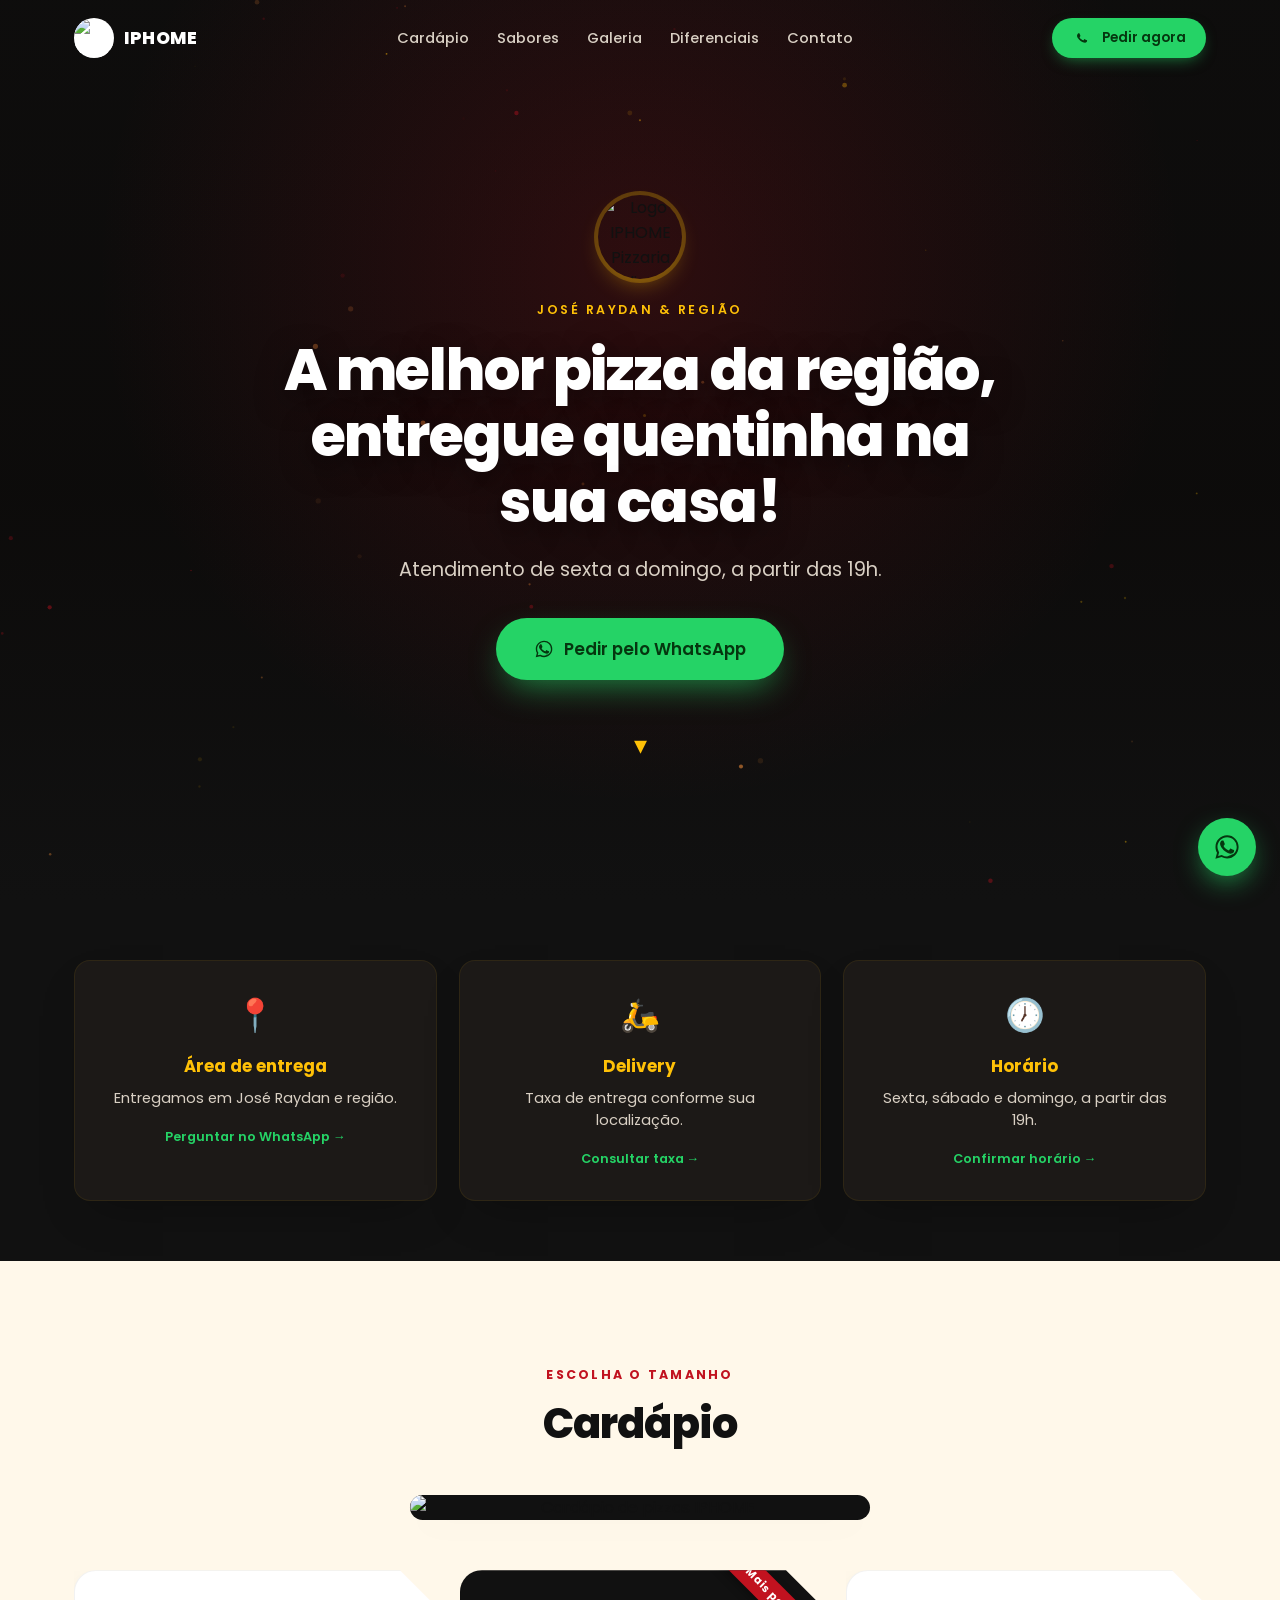
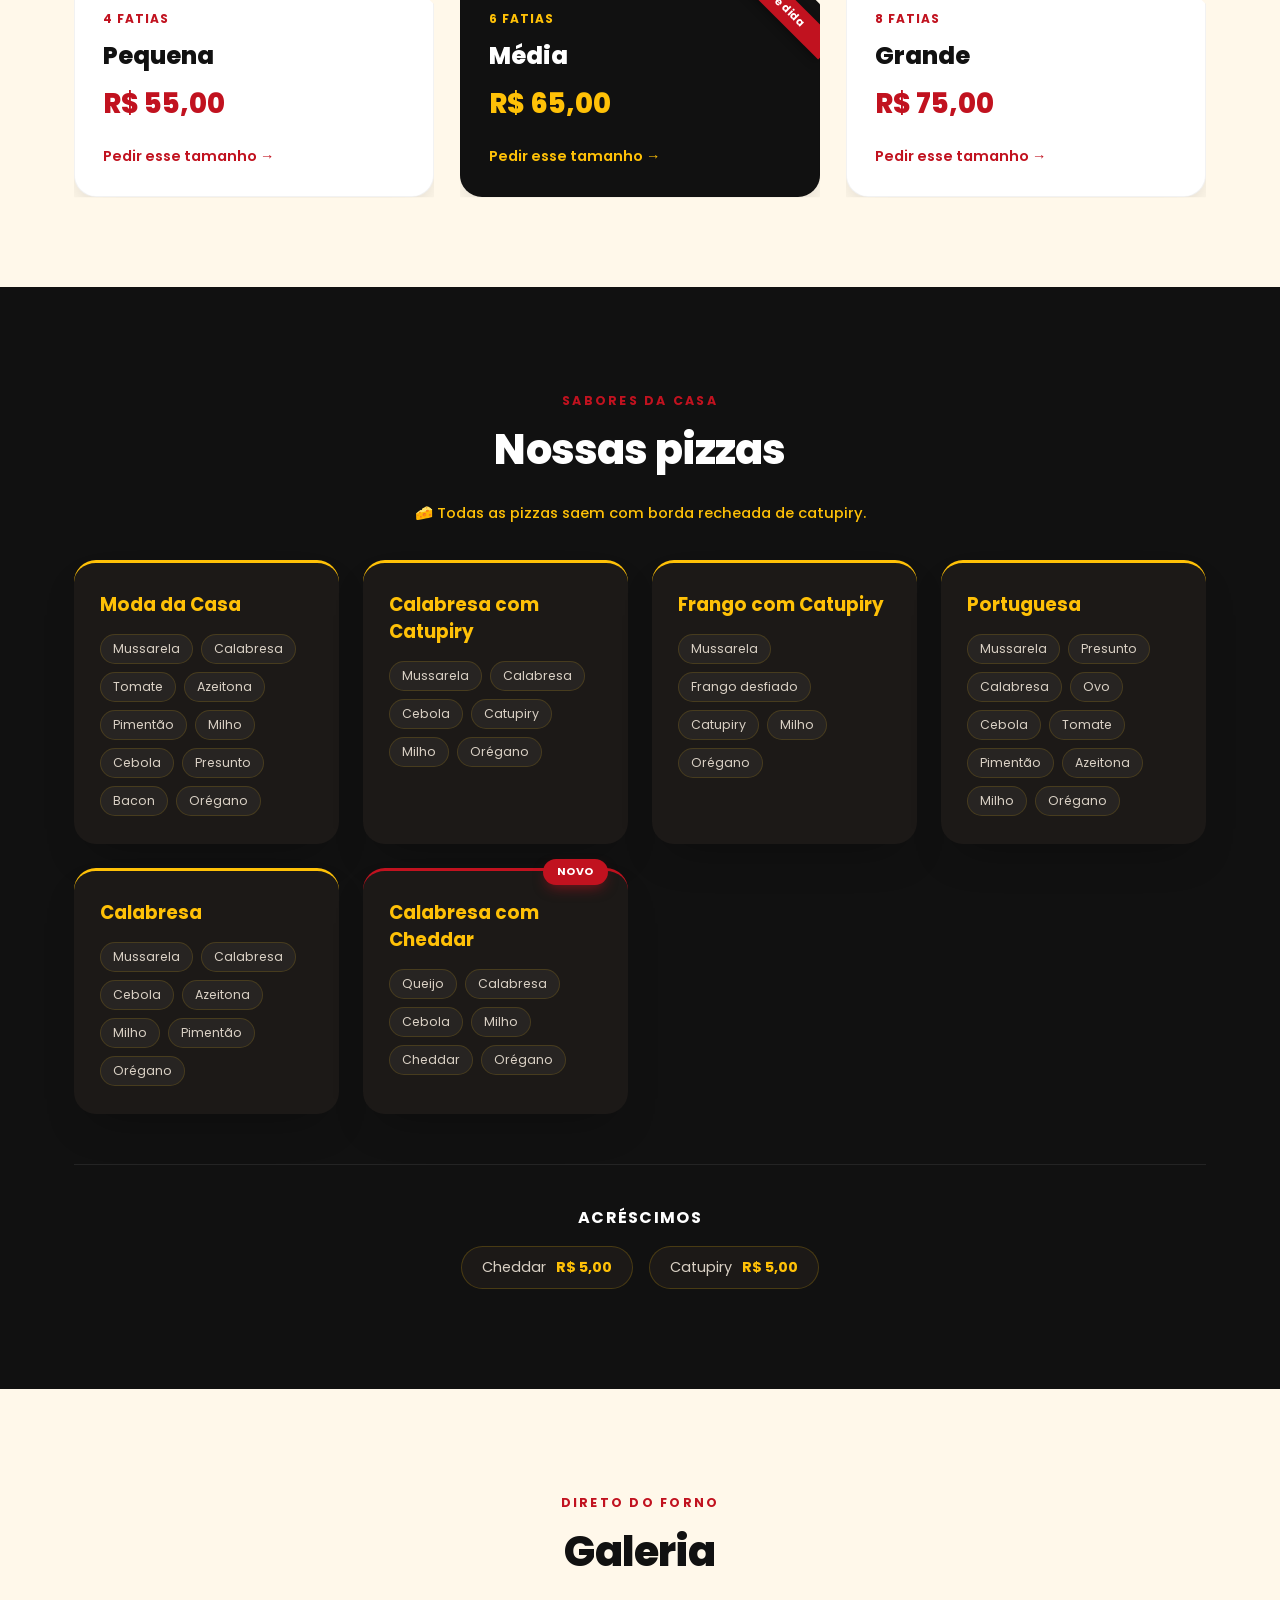
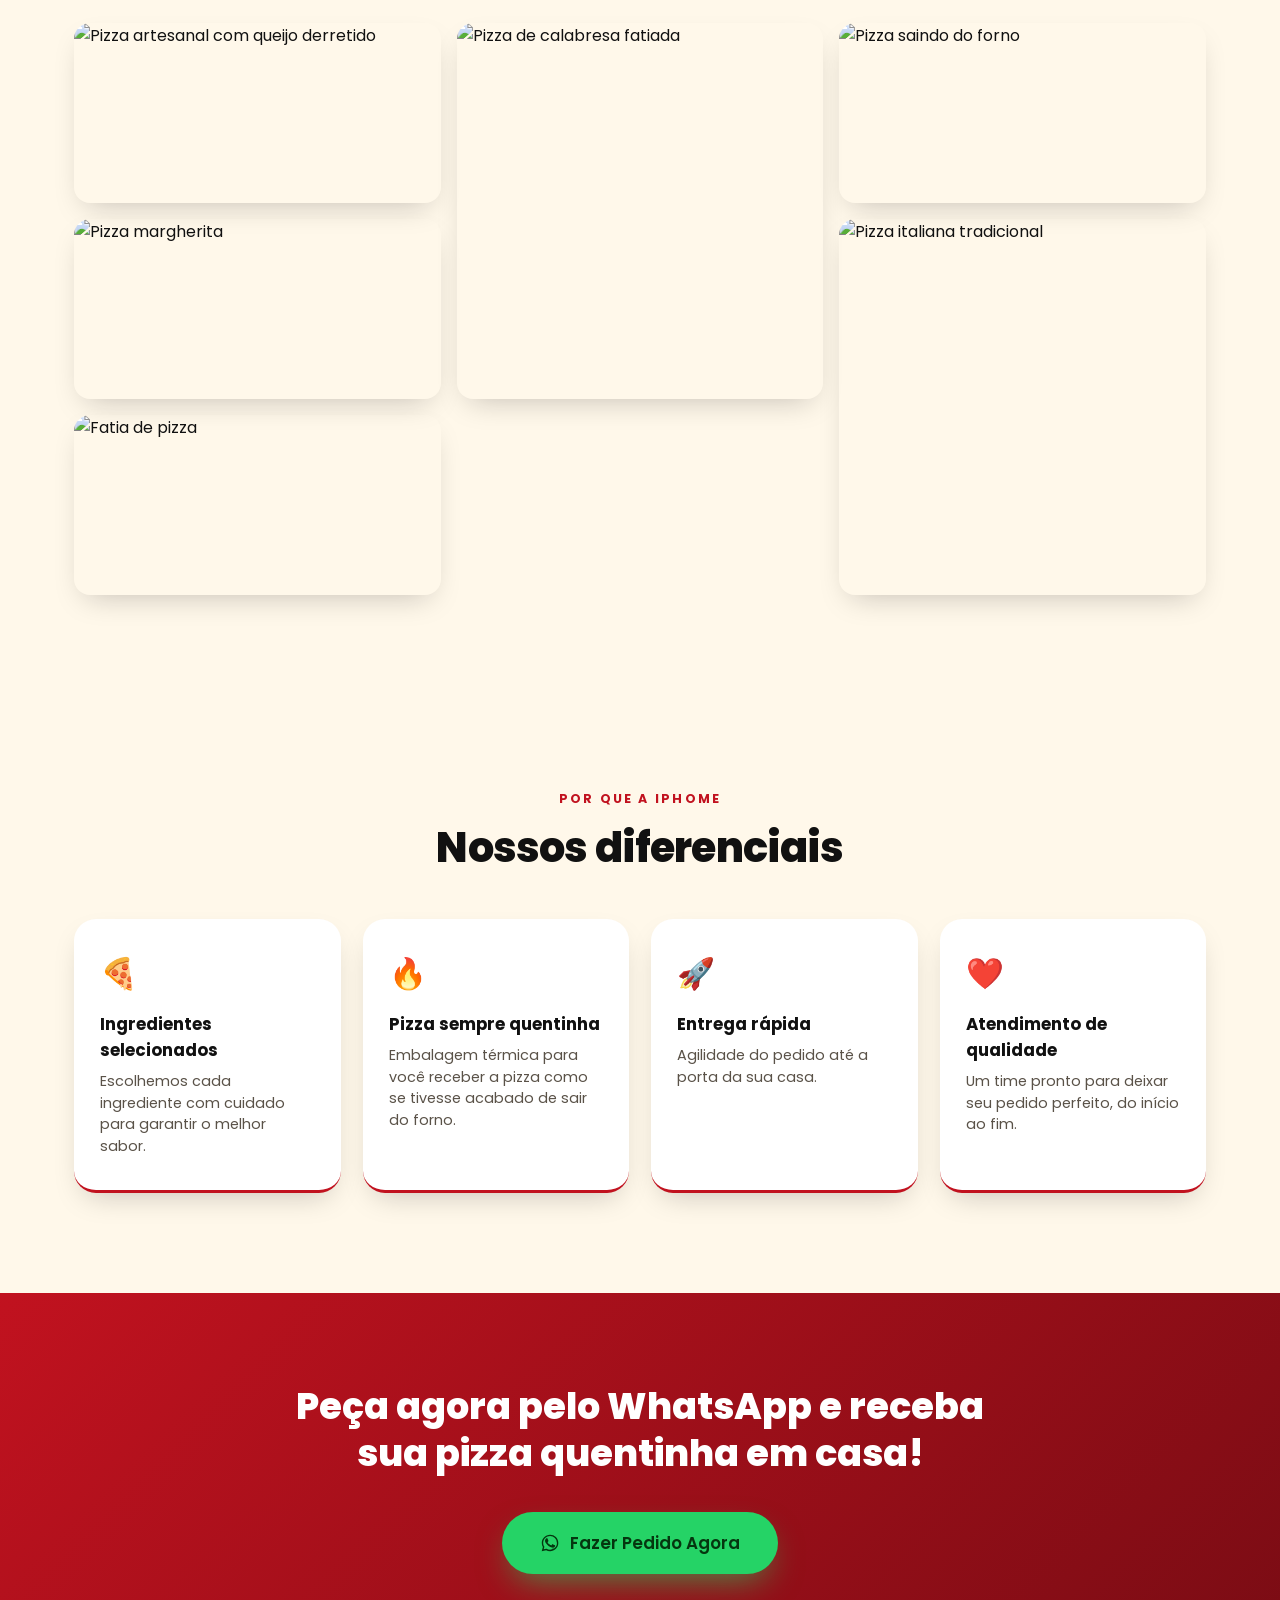
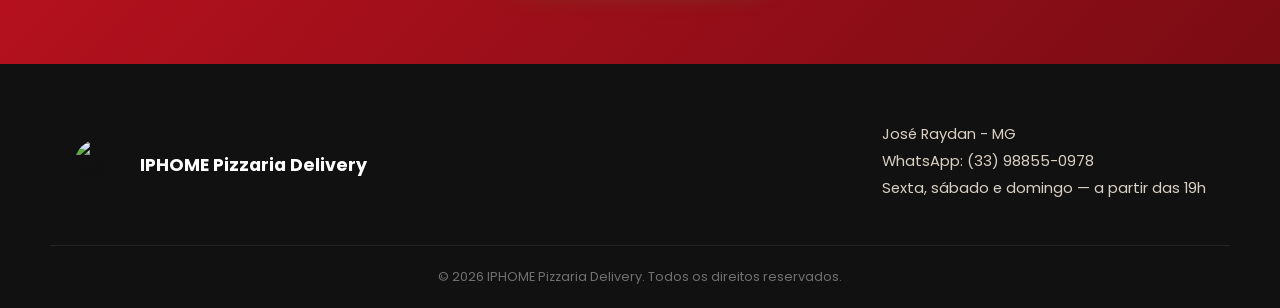
==== index.html @ 1e144383 "Add files via upload" ====
<!DOCTYPE html>
<html lang="pt-BR">
<head>
<meta charset="UTF-8">
<meta name="viewport" content="width=device-width, initial-scale=1.0">
<title>IPHOME Pizzaria Delivery | A melhor pizza de José Raydan - MG</title>
<meta name="description" content="IPHOME Pizzaria Delivery em José Raydan - MG. Pizzas artesanais, ingredientes selecionados, entregues quentinhas na sua casa. Peça agora pelo WhatsApp!">
<meta name="keywords" content="pizzaria, delivery, pizza, José Raydan, IPHOME, pizza artesanal, entrega de pizza, MG">
<meta name="author" content="IPHOME Pizzaria Delivery">

<meta property="og:title" content="IPHOME Pizzaria Delivery">
<meta property="og:description" content="A melhor pizza da região, entregue quentinha na sua casa! Peça pelo WhatsApp.">
<meta property="og:image" content="img/logo.png">
<meta property="og:type" content="website">
<meta property="og:locale" content="pt_BR">

<link rel="icon" type="image/png" href="img/logo.png">

<link rel="preconnect" href="https://fonts.googleapis.com">
<link rel="preconnect" href="https://fonts.gstatic.com" crossorigin>
<link href="https://fonts.googleapis.com/css2?family=Poppins:wght@300;400;500;600;700;800;900&display=swap" rel="stylesheet">

<link rel="stylesheet" href="style.css">
</head>
<body>

<!-- NAVBAR -->
<header class="navbar" id="navbar">
  <div class="navbar__inner">
    <a href="#topo" class="navbar__brand">
      <img src="img/logo.png" alt="Logo IPHOME Pizzaria Delivery" class="navbar__logo">
      <span>IPHOME</span>
    </a>
    <nav class="navbar__nav" aria-label="Navegação principal">
      <a href="#cardapio">Cardápio</a>
      <a href="#sabores">Sabores</a>
      <a href="#galeria">Galeria</a>
      <a href="#diferenciais">Diferenciais</a>
      <a href="#rodape">Contato</a>
    </nav>
    <a href="https://wa.me/5533988550978" target="_blank" rel="noopener" class="btn btn--nav">
      <svg viewBox="0 0 24 24" class="icon-wpp" aria-hidden="true"><path d="M12.04 2C6.58 2 2.13 6.45 2.13 11.91c0 1.75.46 3.45 1.32 4.95L2.05 22l5.28-1.38a9.9 9.9 0 0 0 4.71 1.2h.01c5.46 0 9.9-4.45 9.9-9.91 0-2.65-1.03-5.14-2.9-7.01A9.82 9.82 0 0 0 12.04 2Z" fill="currentColor" opacity="0"></path><path fill="currentColor" d="M17.47 14.38c-.3-.15-1.76-.87-2.03-.97-.27-.1-.47-.15-.67.15-.2.3-.77.97-.94 1.17-.17.2-.35.22-.65.07-.3-.15-1.24-.46-2.36-1.46-.87-.78-1.46-1.74-1.63-2.04-.17-.3-.02-.46.13-.6.13-.13.3-.35.45-.52.15-.17.2-.3.3-.5.1-.2.05-.37-.02-.52-.07-.15-.67-1.62-.92-2.22-.24-.58-.48-.5-.67-.51-.17-.01-.37-.01-.57-.01-.2 0-.52.07-.8.37-.27.3-1.04 1.02-1.04 2.5s1.07 2.9 1.22 3.1c.15.2 2.1 3.2 5.08 4.49.71.31 1.26.49 1.69.62.71.23 1.35.2 1.86.12.57-.08 1.76-.72 2-1.42.25-.7.25-1.3.17-1.42-.07-.13-.27-.2-.57-.35Z"/></svg>
      Pedir agora
    </a>
    <button class="navbar__burger" id="burger" aria-label="Abrir menu">
      <span></span><span></span><span></span>
    </button>
  </div>
</header>

<!-- HERO -->
<section class="hero" id="topo">
  <canvas id="emberCanvas" class="hero__canvas"></canvas>
  <div class="hero__overlay"></div>
  <div class="hero__content reveal">
    <img src="img/logo.png" alt="Logo IPHOME Pizzaria Delivery" class="hero__logo">
    <p class="hero__eyebrow">José Raydan &amp; região</p>
    <h1 class="hero__title">A melhor pizza da região, entregue quentinha na sua casa!</h1>
    <p class="hero__subtitle">Atendimento de sexta a domingo, a partir das 19h.</p>
    <a href="https://wa.me/5533988550978" target="_blank" rel="noopener" class="btn btn--cta btn--pulse">
      <svg viewBox="0 0 24 24" class="icon-wpp" aria-hidden="true"><path fill="currentColor" d="M17.47 14.38c-.3-.15-1.76-.87-2.03-.97-.27-.1-.47-.15-.67.15-.2.3-.77.97-.94 1.17-.17.2-.35.22-.65.07-.3-.15-1.24-.46-2.36-1.46-.87-.78-1.46-1.74-1.63-2.04-.17-.3-.02-.46.13-.6.13-.13.3-.35.45-.52.15-.17.2-.3.3-.5.1-.2.05-.37-.02-.52-.07-.15-.67-1.62-.92-2.22-.24-.58-.48-.5-.67-.51-.17-.01-.37-.01-.57-.01-.2 0-.52.07-.8.37-.27.3-1.04 1.02-1.04 2.5s1.07 2.9 1.22 3.1c.15.2 2.1 3.2 5.08 4.49.71.31 1.26.49 1.69.62.71.23 1.35.2 1.86.12.57-.08 1.76-.72 2-1.42.25-.7.25-1.3.17-1.42-.07-.13-.27-.2-.57-.35ZM12.04 2C6.58 2 2.13 6.45 2.13 11.91c0 1.75.46 3.45 1.32 4.95L2.05 22l5.28-1.38a9.9 9.9 0 0 0 4.71 1.2h.01c5.46 0 9.9-4.45 9.9-9.91 0-2.65-1.03-5.14-2.9-7.01A9.82 9.82 0 0 0 12.04 2Zm5.8 15.71a8.2 8.2 0 0 1-5.79 2.4h-.01a8.2 8.2 0 0 1-4.18-1.14l-.3-.18-3.13.82.84-3.05-.2-.31a8.24 8.24 0 0 1-1.26-4.38c0-4.55 3.71-8.26 8.27-8.26 2.21 0 4.28.86 5.84 2.42a8.19 8.19 0 0 1 2.42 5.83c0 4.56-3.71 8.27-8.27 8.27Z"/></svg>
      Pedir pelo WhatsApp
    </a>
    <span class="hero__scroll" aria-hidden="true">▾</span>
  </div>
</section>

<!-- INFORMAÇÕES -->
<section class="info">
  <div class="container">
    <div class="info__grid">
      <a href="https://wa.me/5533988550978?text=Ol%C3%A1!%20Voc%C3%AAs%20entregam%20no%20meu%20endere%C3%A7o%3F" target="_blank" rel="noopener" class="info-card reveal">
        <span class="info-card__icon">📍</span>
        <h3>Área de entrega</h3>
        <p>Entregamos em José Raydan e região.</p>
        <span class="info-card__cta">Perguntar no WhatsApp →</span>
      </a>
      <a href="https://wa.me/5533988550978?text=Ol%C3%A1!%20Qual%20o%20valor%20da%20taxa%20de%20entrega%20para%20meu%20endere%C3%A7o%3F" target="_blank" rel="noopener" class="info-card reveal">
        <span class="info-card__icon">🛵</span>
        <h3>Delivery</h3>
        <p>Taxa de entrega conforme sua localização.</p>
        <span class="info-card__cta">Consultar taxa →</span>
      </a>
      <a href="https://wa.me/5533988550978?text=Ol%C3%A1!%20Voc%C3%AAs%20j%C3%A1%20est%C3%A3o%20abertos%20hoje%3F" target="_blank" rel="noopener" class="info-card reveal">
        <span class="info-card__icon">🕖</span>
        <h3>Horário</h3>
        <p>Sexta, sábado e domingo, a partir das 19h.</p>
        <span class="info-card__cta">Confirmar horário →</span>
      </a>
    </div>
  </div>
</section>

<!-- CARDÁPIO / TAMANHOS -->
<section class="menu" id="cardapio">
  <div class="container">
    <p class="section-eyebrow reveal">Escolha o tamanho</p>
    <h2 class="section-title reveal">Cardápio</h2>
    <div class="menu__photo reveal">
      <img src="img/cardapio.jpg" alt="Cardápio de pizzas IPHOME" loading="lazy">
    </div>
    <div class="size-grid">
      <article class="size-card reveal">
        <span class="size-card__tag">4 fatias</span>
        <h3>Pequena</h3>
        <p class="size-card__price">R$ 55,00</p>
        <a href="https://wa.me/5533988550978?text=Ol%C3%A1!%20Quero%20pedir%20uma%20pizza%20Pequena." target="_blank" rel="noopener" class="size-card__link">Pedir esse tamanho →</a>
      </article>
      <article class="size-card size-card--featured reveal">
        <span class="size-card__badge">Mais pedida</span>
        <span class="size-card__tag">6 fatias</span>
        <h3>Média</h3>
        <p class="size-card__price">R$ 65,00</p>
        <a href="https://wa.me/5533988550978?text=Ol%C3%A1!%20Quero%20pedir%20uma%20pizza%20M%C3%A9dia." target="_blank" rel="noopener" class="size-card__link">Pedir esse tamanho →</a>
      </article>
      <article class="size-card reveal">
        <span class="size-card__tag">8 fatias</span>
        <h3>Grande</h3>
        <p class="size-card__price">R$ 75,00</p>
        <a href="https://wa.me/5533988550978?text=Ol%C3%A1!%20Quero%20pedir%20uma%20pizza%20Grande." target="_blank" rel="noopener" class="size-card__link">Pedir esse tamanho →</a>
      </article>
    </div>
  </div>
</section>

<!-- SABORES -->
<section class="flavors" id="sabores">
  <div class="container">
    <p class="section-eyebrow reveal">Sabores da casa</p>
    <h2 class="section-title reveal">Nossas pizzas</h2>
    <p class="flavors__note reveal">🧀 Todas as pizzas saem com borda recheada de catupiry.</p>
    <div class="flavors__grid">

      <article class="flavor-card reveal">
        <h3>Moda da Casa</h3>
        <ul class="flavor-card__list">
          <li>Mussarela</li><li>Calabresa</li><li>Tomate</li><li>Azeitona</li>
          <li>Pimentão</li><li>Milho</li><li>Cebola</li><li>Presunto</li>
          <li>Bacon</li><li>Orégano</li>
        </ul>
      </article>

      <article class="flavor-card reveal">
        <h3>Calabresa com Catupiry</h3>
        <ul class="flavor-card__list">
          <li>Mussarela</li><li>Calabresa</li><li>Cebola</li>
          <li>Catupiry</li><li>Milho</li><li>Orégano</li>
        </ul>
      </article>

      <article class="flavor-card reveal">
        <h3>Frango com Catupiry</h3>
        <ul class="flavor-card__list">
          <li>Mussarela</li><li>Frango desfiado</li><li>Catupiry</li>
          <li>Milho</li><li>Orégano</li>
        </ul>
      </article>

      <article class="flavor-card reveal">
        <h3>Portuguesa</h3>
        <ul class="flavor-card__list">
          <li>Mussarela</li><li>Presunto</li><li>Calabresa</li><li>Ovo</li>
          <li>Cebola</li><li>Tomate</li><li>Pimentão</li><li>Azeitona</li>
          <li>Milho</li><li>Orégano</li>
        </ul>
      </article>

      <article class="flavor-card reveal">
        <h3>Calabresa</h3>
        <ul class="flavor-card__list">
          <li>Mussarela</li><li>Calabresa</li><li>Cebola</li><li>Azeitona</li>
          <li>Milho</li><li>Pimentão</li><li>Orégano</li>
        </ul>
      </article>

      <article class="flavor-card flavor-card--new reveal">
        <span class="flavor-card__badge">Novo</span>
        <h3>Calabresa com Cheddar</h3>
        <ul class="flavor-card__list">
          <li>Queijo</li><li>Calabresa</li><li>Cebola</li>
          <li>Milho</li><li>Cheddar</li><li>Orégano</li>
        </ul>
      </article>

    </div>

    <div class="addons reveal">
      <p class="addons__title">Acréscimos</p>
      <div class="addons__grid">
        <span class="addons__item">Cheddar <strong>R$ 5,00</strong></span>
        <span class="addons__item">Catupiry <strong>R$ 5,00</strong></span>
      </div>
    </div>
  </div>
</section>

<!-- GALERIA -->
<section class="gallery" id="galeria">
  <div class="container">
    <p class="section-eyebrow reveal">Direto do forno</p>
    <h2 class="section-title reveal">Galeria</h2>
    <div class="gallery__grid">
      <div class="gallery__item reveal"><img src="https://loremflickr.com/700/700/pizza,cheese?lock=101" alt="Pizza artesanal com queijo derretido" loading="lazy"></div>
      <div class="gallery__item gallery__item--tall reveal"><img src="https://loremflickr.com/700/1000/pizza,pepperoni?lock=102" alt="Pizza de calabresa fatiada" loading="lazy"></div>
      <div class="gallery__item reveal"><img src="https://loremflickr.com/700/700/pizza,oven?lock=103" alt="Pizza saindo do forno" loading="lazy"></div>
      <div class="gallery__item reveal"><img src="https://loremflickr.com/700/700/pizza,margherita?lock=104" alt="Pizza margherita" loading="lazy"></div>
      <div class="gallery__item gallery__item--tall reveal"><img src="https://loremflickr.com/700/1000/pizzeria,italian?lock=105" alt="Pizza italiana tradicional" loading="lazy"></div>
      <div class="gallery__item reveal"><img src="https://loremflickr.com/700/700/pizza,slice?lock=106" alt="Fatia de pizza" loading="lazy"></div>
    </div>
  </div>
</section>

<!-- DIFERENCIAIS -->
<section class="perks" id="diferenciais">
  <div class="container">
    <p class="section-eyebrow reveal">Por que a IPHOME</p>
    <h2 class="section-title reveal">Nossos diferenciais</h2>
    <div class="perks__grid">
      <article class="perk-card reveal">
        <span class="perk-card__icon">🍕</span>
        <h3>Ingredientes selecionados</h3>
        <p>Escolhemos cada ingrediente com cuidado para garantir o melhor sabor.</p>
      </article>
      <article class="perk-card reveal">
        <span class="perk-card__icon">🔥</span>
        <h3>Pizza sempre quentinha</h3>
        <p>Embalagem térmica para você receber a pizza como se tivesse acabado de sair do forno.</p>
      </article>
      <article class="perk-card reveal">
        <span class="perk-card__icon">🚀</span>
        <h3>Entrega rápida</h3>
        <p>Agilidade do pedido até a porta da sua casa.</p>
      </article>
      <article class="perk-card reveal">
        <span class="perk-card__icon">❤️</span>
        <h3>Atendimento de qualidade</h3>
        <p>Um time pronto para deixar seu pedido perfeito, do início ao fim.</p>
      </article>
    </div>
  </div>
</section>

<!-- CTA FINAL -->
<section class="cta-final">
  <div class="container cta-final__content reveal">
    <h2>Peça agora pelo WhatsApp e receba sua pizza quentinha em casa!</h2>
    <a href="https://wa.me/5533988550978" target="_blank" rel="noopener" class="btn btn--cta-alt btn--pulse">
      <svg viewBox="0 0 24 24" class="icon-wpp" aria-hidden="true"><path fill="currentColor" d="M17.47 14.38c-.3-.15-1.76-.87-2.03-.97-.27-.1-.47-.15-.67.15-.2.3-.77.97-.94 1.17-.17.2-.35.22-.65.07-.3-.15-1.24-.46-2.36-1.46-.87-.78-1.46-1.74-1.63-2.04-.17-.3-.02-.46.13-.6.13-.13.3-.35.45-.52.15-.17.2-.3.3-.5.1-.2.05-.37-.02-.52-.07-.15-.67-1.62-.92-2.22-.24-.58-.48-.5-.67-.51-.17-.01-.37-.01-.57-.01-.2 0-.52.07-.8.37-.27.3-1.04 1.02-1.04 2.5s1.07 2.9 1.22 3.1c.15.2 2.1 3.2 5.08 4.49.71.31 1.26.49 1.69.62.71.23 1.35.2 1.86.12.57-.08 1.76-.72 2-1.42.25-.7.25-1.3.17-1.42-.07-.13-.27-.2-.57-.35ZM12.04 2C6.58 2 2.13 6.45 2.13 11.91c0 1.75.46 3.45 1.32 4.95L2.05 22l5.28-1.38a9.9 9.9 0 0 0 4.71 1.2h.01c5.46 0 9.9-4.45 9.9-9.91 0-2.65-1.03-5.14-2.9-7.01A9.82 9.82 0 0 0 12.04 2Zm5.8 15.71a8.2 8.2 0 0 1-5.79 2.4h-.01a8.2 8.2 0 0 1-4.18-1.14l-.3-.18-3.13.82.84-3.05-.2-.31a8.24 8.24 0 0 1-1.26-4.38c0-4.55 3.71-8.26 8.27-8.26 2.21 0 4.28.86 5.84 2.42a8.19 8.19 0 0 1 2.42 5.83c0 4.56-3.71 8.27-8.27 8.27Z"/></svg>
      Fazer Pedido Agora
    </a>
  </div>
</section>

<!-- RODAPÉ -->
<footer class="footer" id="rodape">
  <div class="container footer__inner">
    <div class="footer__brand">
      <img src="img/logo.png" alt="Logo IPHOME Pizzaria Delivery" class="footer__logo">
      <p>IPHOME Pizzaria Delivery</p>
    </div>
    <div class="footer__info">
      <p>José Raydan - MG</p>
      <p>WhatsApp: (33) 98855-0978</p>
      <p>Sexta, sábado e domingo — a partir das 19h</p>
    </div>
  </div>
  <div class="footer__bottom">
    <p>&copy; <span id="year"></span> IPHOME Pizzaria Delivery. Todos os direitos reservados.</p>
  </div>
</footer>

<!-- BOTÃO FLUTUANTE WHATSAPP -->
<a href="https://wa.me/5533988550978" target="_blank" rel="noopener" class="whatsapp-float" aria-label="Pedir pelo WhatsApp">
  <svg viewBox="0 0 24 24" aria-hidden="true"><path fill="currentColor" d="M17.47 14.38c-.3-.15-1.76-.87-2.03-.97-.27-.1-.47-.15-.67.15-.2.3-.77.97-.94 1.17-.17.2-.35.22-.65.07-.3-.15-1.24-.46-2.36-1.46-.87-.78-1.46-1.74-1.63-2.04-.17-.3-.02-.46.13-.6.13-.13.3-.35.45-.52.15-.17.2-.3.3-.5.1-.2.05-.37-.02-.52-.07-.15-.67-1.62-.92-2.22-.24-.58-.48-.5-.67-.51-.17-.01-.37-.01-.57-.01-.2 0-.52.07-.8.37-.27.3-1.04 1.02-1.04 2.5s1.07 2.9 1.22 3.1c.15.2 2.1 3.2 5.08 4.49.71.31 1.26.49 1.69.62.71.23 1.35.2 1.86.12.57-.08 1.76-.72 2-1.42.25-.7.25-1.3.17-1.42-.07-.13-.27-.2-.57-.35ZM12.04 2C6.58 2 2.13 6.45 2.13 11.91c0 1.75.46 3.45 1.32 4.95L2.05 22l5.28-1.38a9.9 9.9 0 0 0 4.71 1.2h.01c5.46 0 9.9-4.45 9.9-9.91 0-2.65-1.03-5.14-2.9-7.01A9.82 9.82 0 0 0 12.04 2Zm5.8 15.71a8.2 8.2 0 0 1-5.79 2.4h-.01a8.2 8.2 0 0 1-4.18-1.14l-.3-.18-3.13.82.84-3.05-.2-.31a8.24 8.24 0 0 1-1.26-4.38c0-4.55 3.71-8.26 8.27-8.26 2.21 0 4.28.86 5.84 2.42a8.19 8.19 0 0 1 2.42 5.83c0 4.56-3.71 8.27-8.27 8.27Z"/></svg>
</a>

<script src="script.js"></script>
</body>
</html>
---- style.css ----
/* ==========================================================================
   IPHOME Pizzaria Delivery — style.css
   Paleta: Preto #111111 · Vermelho #C1121F · Amarelo #FFC107 · Branco/Creme
   ========================================================================== */

:root {
  --black: #111111;
  --charcoal: #1c1917;
  --charcoal-2: #241f1c;
  --red: #C1121F;
  --red-deep: #7a0c14;
  --yellow: #FFC107;
  --white: #ffffff;
  --cream: #FFF8EA;
  --text-soft: #d9d0c4;

  --radius-lg: 22px;
  --radius-md: 16px;
  --radius-sm: 10px;

  --shadow-soft: 0 20px 45px -20px rgba(0,0,0,0.35);
  --shadow-card: 0 12px 30px -12px rgba(17,17,17,0.25);
  --shadow-glow-red: 0 10px 30px -8px rgba(193,18,31,0.55);
  --shadow-glow-yellow: 0 10px 25px -8px rgba(255,193,7,0.45);

  --ease: cubic-bezier(.22,1,.36,1);
}

* { margin: 0; padding: 0; box-sizing: border-box; }

html { scroll-behavior: smooth; }

body {
  font-family: 'Poppins', sans-serif;
  background: var(--cream);
  color: var(--black);
  overflow-x: hidden;
  -webkit-font-smoothing: antialiased;
}

img { max-width: 100%; display: block; }
a { text-decoration: none; color: inherit; }
ul { list-style: none; }
.container { max-width: 1180px; margin: 0 auto; padding: 0 24px; }

@media (prefers-reduced-motion: reduce) {
  *, *::before, *::after { animation-duration: 0.001ms !important; transition-duration: 0.001ms !important; scroll-behavior: auto !important; }
}

/* ---------- Utility: section headers ---------- */
.section-eyebrow {
  display: inline-block;
  font-size: 0.78rem;
  font-weight: 700;
  letter-spacing: 0.18em;
  text-transform: uppercase;
  color: var(--red);
  margin-bottom: 8px;
}
.section-title {
  font-size: clamp(1.8rem, 4vw, 2.6rem);
  font-weight: 800;
  letter-spacing: -0.02em;
  margin-bottom: 40px;
  color: var(--black);
}

/* ---------- Buttons ---------- */
.btn {
  display: inline-flex;
  align-items: center;
  gap: 10px;
  font-weight: 600;
  font-size: 0.95rem;
  padding: 14px 26px;
  border-radius: 100px;
  transition: transform .3s var(--ease), box-shadow .3s var(--ease), background .3s var(--ease);
  cursor: pointer;
  border: none;
  white-space: nowrap;
}
.icon-wpp { width: 20px; height: 20px; flex-shrink: 0; }

.btn--nav {
  background: #25D366;
  color: #05360f;
  font-size: 0.85rem;
  padding: 10px 20px;
  box-shadow: 0 6px 16px -6px rgba(37,211,102,0.6);
}
.btn--nav:hover { transform: translateY(-2px); box-shadow: 0 10px 22px -6px rgba(37,211,102,0.7); }

.btn--cta, .btn--cta-alt {
  background: #25D366;
  color: #05360f;
  font-size: 1.05rem;
  padding: 18px 38px;
  box-shadow: 0 14px 34px -10px rgba(37,211,102,0.65);
}
.btn--cta:hover, .btn--cta-alt:hover {
  transform: translateY(-3px) scale(1.02);
  box-shadow: 0 18px 40px -8px rgba(37,211,102,0.75);
}

.btn--pulse { position: relative; }
.btn--pulse::after {
  content: "";
  position: absolute;
  inset: 0;
  border-radius: 100px;
  box-shadow: 0 0 0 0 rgba(37,211,102,0.55);
  animation: pulse 2.2s infinite;
  pointer-events: none;
}
@keyframes pulse {
  0%   { box-shadow: 0 0 0 0 rgba(37,211,102,0.55); }
  70%  { box-shadow: 0 0 0 22px rgba(37,211,102,0); }
  100% { box-shadow: 0 0 0 0 rgba(37,211,102,0); }
}

/* ==========================================================================
   NAVBAR
   ========================================================================== */
.navbar {
  position: fixed;
  top: 0; left: 0; right: 0;
  z-index: 100;
  background: transparent;
  transition: background .35s var(--ease), box-shadow .35s var(--ease), padding .35s var(--ease);
  padding: 18px 0;
}
.navbar.is-scrolled {
  background: rgba(17,17,17,0.92);
  backdrop-filter: blur(10px);
  box-shadow: 0 8px 25px -12px rgba(0,0,0,0.6);
  padding: 10px 0;
}
.navbar__inner {
  max-width: 1180px;
  margin: 0 auto;
  padding: 0 24px;
  display: flex;
  align-items: center;
  justify-content: space-between;
  gap: 20px;
}
.navbar__brand {
  display: flex;
  align-items: center;
  gap: 10px;
  font-weight: 800;
  font-size: 1.1rem;
  color: var(--white);
  letter-spacing: 0.03em;
}
.navbar__logo { width: 40px; height: 40px; border-radius: 50%; object-fit: cover; background: var(--white); }
.navbar__nav { display: flex; gap: 28px; }
.navbar__nav a {
  color: var(--text-soft);
  font-size: 0.92rem;
  font-weight: 500;
  position: relative;
  transition: color .25s;
}
.navbar__nav a::after {
  content: "";
  position: absolute;
  left: 0; bottom: -6px;
  width: 0; height: 2px;
  background: var(--yellow);
  transition: width .3s var(--ease);
}
.navbar__nav a:hover { color: var(--white); }
.navbar__nav a:hover::after { width: 100%; }
.navbar__burger { display: none; flex-direction: column; gap: 5px; background: none; border: none; cursor: pointer; }
.navbar__burger span { width: 24px; height: 2px; background: var(--white); border-radius: 2px; }

/* ==========================================================================
   HERO
   ========================================================================== */
.hero {
  position: relative;
  min-height: 100svh;
  display: flex;
  align-items: center;
  justify-content: center;
  overflow: hidden;
  background:
    linear-gradient(180deg, rgba(10,8,7,0.45) 0%, rgba(10,8,7,0.65) 55%, var(--black) 100%),
    url('img/hero-bg.jpg') center/cover no-repeat;
  background-color: var(--black);
}
.hero__canvas {
  position: absolute;
  inset: 0;
  width: 100%;
  height: 100%;
  pointer-events: none;
}
.hero__overlay {
  position: absolute;
  inset: 0;
  background: radial-gradient(ellipse at 50% 30%, rgba(193,18,31,0.18), transparent 60%);
}
.hero__content {
  position: relative;
  z-index: 2;
  text-align: center;
  max-width: 780px;
  padding: 140px 24px 80px;
  display: flex;
  flex-direction: column;
  align-items: center;
}
.hero__logo {
  width: 84px;
  height: 84px;
  border-radius: 50%;
  object-fit: cover;
  margin-bottom: 22px;
  box-shadow: var(--shadow-glow-yellow), 0 0 0 4px rgba(255,193,7,0.25);
}
.hero__eyebrow {
  color: var(--yellow);
  font-weight: 600;
  letter-spacing: 0.2em;
  text-transform: uppercase;
  font-size: 0.78rem;
  margin-bottom: 18px;
}
.hero__title {
  font-size: clamp(2.1rem, 5.5vw, 3.6rem);
  font-weight: 800;
  color: var(--white);
  line-height: 1.15;
  letter-spacing: -0.02em;
  text-shadow: 0 8px 30px rgba(0,0,0,0.5);
}
.hero__subtitle {
  margin-top: 20px;
  font-size: clamp(1rem, 2vw, 1.2rem);
  color: var(--text-soft);
  font-weight: 400;
}
.hero__content .btn { margin-top: 34px; }
.hero__scroll {
  margin-top: 46px;
  color: var(--yellow);
  font-size: 1.6rem;
  animation: bounce 2s infinite;
}
@keyframes bounce {
  0%, 100% { transform: translateY(0); opacity: .6; }
  50% { transform: translateY(8px); opacity: 1; }
}

/* ==========================================================================
   INFO STRIP
   ========================================================================== */
.info { background: var(--black); padding: 60px 0; }
.info__grid {
  display: grid;
  grid-template-columns: repeat(auto-fit, minmax(220px, 1fr));
  gap: 22px;
}
.info-card {
  display: block;
  background: var(--charcoal);
  border-radius: var(--radius-md);
  padding: 30px 24px;
  text-align: center;
  box-shadow: var(--shadow-soft);
  border: 1px solid rgba(255,193,7,0.08);
  cursor: pointer;
  transition: transform .35s var(--ease), border-color .35s, background .35s;
}
.info-card:hover { transform: translateY(-6px); border-color: rgba(255,193,7,0.35); background: var(--charcoal-2); }
.info-card__icon { font-size: 2rem; display: block; margin-bottom: 14px; }
.info-card h3 { color: var(--yellow); font-size: 1.05rem; font-weight: 700; margin-bottom: 8px; }
.info-card p { color: var(--text-soft); font-size: 0.92rem; line-height: 1.5; margin-bottom: 14px; }
.info-card__cta {
  display: inline-block;
  font-size: 0.8rem;
  font-weight: 600;
  color: #25D366;
}

/* ==========================================================================
   CARDÁPIO / TAMANHOS
   ========================================================================== */
.menu { padding: 100px 0 90px; text-align: center; }
.menu__photo {
  border-radius: var(--radius-lg);
  overflow: hidden;
  box-shadow: var(--shadow-card);
  margin: 0 auto 50px;
  max-width: 460px;
  background: var(--black);
}
.menu__photo img { width: 100%; height: auto; display: block; }

.size-grid {
  display: grid;
  grid-template-columns: repeat(auto-fit, minmax(230px, 1fr));
  gap: 26px;
  text-align: left;
}
.size-card {
  position: relative;
  background: var(--white);
  border-radius: var(--radius-lg);
  padding: 34px 28px 28px;
  box-shadow: var(--shadow-card);
  clip-path: polygon(0 0, calc(100% - 34px) 0, 100% 34px, 100% 100%, 0 100%);
  transition: transform .35s var(--ease), box-shadow .35s var(--ease);
  border: 1px solid rgba(17,17,17,0.05);
}
.size-card:hover { transform: translateY(-8px); box-shadow: 0 24px 45px -18px rgba(17,17,17,0.3); }
.size-card--featured { background: var(--black); color: var(--white); }
.size-card--featured .size-card__tag { color: var(--yellow); }
.size-card--featured h3 { color: var(--white); }
.size-card--featured .size-card__link { color: var(--yellow); }
.size-card__badge {
  position: absolute;
  top: 14px; right: -30px;
  background: var(--red);
  color: var(--white);
  font-size: 0.68rem;
  font-weight: 700;
  letter-spacing: .05em;
  padding: 5px 34px;
  transform: rotate(45deg);
  box-shadow: 0 4px 10px rgba(0,0,0,0.3);
}
.size-card__tag {
  display: inline-block;
  font-size: 0.75rem;
  font-weight: 700;
  letter-spacing: .08em;
  text-transform: uppercase;
  color: var(--red);
  margin-bottom: 10px;
}
.size-card h3 { font-size: 1.5rem; font-weight: 800; margin-bottom: 10px; }
.size-card__price { font-size: 1.7rem; font-weight: 800; color: var(--red); margin-bottom: 18px; }
.size-card--featured .size-card__price { color: var(--yellow); }
.size-card__link { font-weight: 600; font-size: 0.9rem; color: var(--red); transition: gap .25s; }
.size-card__link:hover { text-decoration: underline; }

/* ==========================================================================
   SABORES
   ========================================================================== */
.flavors { background: var(--black); padding: 100px 0; text-align: center; }
.flavors .section-title { color: var(--white); }
.flavors__note {
  color: var(--yellow);
  font-size: 0.92rem;
  font-weight: 500;
  margin: -18px auto 36px;
  max-width: 480px;
}
.flavors__grid {
  display: grid;
  grid-template-columns: repeat(auto-fit, minmax(240px, 1fr));
  gap: 24px;
  text-align: left;
}
.flavor-card {
  background: var(--charcoal);
  border-radius: var(--radius-lg);
  padding: 28px 26px;
  border-top: 3px solid var(--yellow);
  box-shadow: var(--shadow-soft);
  transition: transform .35s var(--ease), background .35s var(--ease);
}
.flavor-card:hover { transform: translateY(-6px); background: var(--charcoal-2); }
.flavor-card h3 { color: var(--yellow); font-size: 1.15rem; font-weight: 700; margin-bottom: 16px; }
.flavor-card__list { display: flex; flex-wrap: wrap; gap: 8px; }
.flavor-card__list li {
  font-size: 0.78rem;
  color: var(--text-soft);
  background: rgba(255,255,255,0.05);
  border: 1px solid rgba(255,193,7,0.15);
  padding: 5px 12px;
  border-radius: 100px;
}
.flavor-card { position: relative; }
.flavor-card--new { border-top-color: var(--red); }
.flavor-card__badge {
  position: absolute;
  top: -12px; right: 20px;
  background: var(--red);
  color: var(--white);
  font-size: 0.68rem;
  font-weight: 700;
  letter-spacing: .05em;
  text-transform: uppercase;
  padding: 5px 14px;
  border-radius: 100px;
  box-shadow: 0 6px 14px -4px rgba(193,18,31,0.6);
}

.addons {
  margin-top: 50px;
  padding-top: 40px;
  border-top: 1px solid rgba(255,255,255,0.08);
  text-align: center;
}
.addons__title {
  color: var(--white);
  font-weight: 700;
  font-size: 1rem;
  letter-spacing: .08em;
  text-transform: uppercase;
  margin-bottom: 16px;
}
.addons__grid { display: flex; justify-content: center; gap: 16px; flex-wrap: wrap; }
.addons__item {
  background: var(--charcoal);
  border: 1px solid rgba(255,193,7,0.2);
  color: var(--text-soft);
  font-size: 0.9rem;
  padding: 10px 20px;
  border-radius: 100px;
}
.addons__item strong { color: var(--yellow); margin-left: 6px; }

/* ==========================================================================
   GALERIA
   ========================================================================== */
.gallery { padding: 100px 0; text-align: center; }
.gallery__grid {
  display: grid;
  grid-template-columns: repeat(3, 1fr);
  grid-auto-rows: 180px;
  gap: 16px;
  text-align: left;
}
.gallery__item {
  border-radius: var(--radius-md);
  overflow: hidden;
  box-shadow: var(--shadow-card);
  grid-row: span 1;
}
.gallery__item--tall { grid-row: span 2; }
.gallery__item img {
  width: 100%; height: 100%;
  object-fit: cover;
  transition: transform .6s var(--ease);
}
.gallery__item:hover img { transform: scale(1.12); }

/* ==========================================================================
   DIFERENCIAIS
   ========================================================================== */
.perks { background: var(--cream); padding: 90px 0 100px; text-align: center; }
.perks__grid {
  display: grid;
  grid-template-columns: repeat(auto-fit, minmax(220px, 1fr));
  gap: 22px;
  text-align: left;
}
.perk-card {
  background: var(--white);
  border-radius: var(--radius-lg);
  padding: 32px 26px;
  box-shadow: var(--shadow-card);
  transition: transform .35s var(--ease), box-shadow .35s var(--ease);
  border-bottom: 3px solid var(--red);
}
.perk-card:hover { transform: translateY(-8px); box-shadow: 0 24px 45px -18px rgba(17,17,17,0.25); }
.perk-card__icon { font-size: 1.9rem; display: block; margin-bottom: 14px; }
.perk-card h3 { font-size: 1.05rem; font-weight: 700; margin-bottom: 8px; }
.perk-card p { font-size: 0.9rem; color: #5a5248; line-height: 1.5; }

/* ==========================================================================
   CTA FINAL
   ========================================================================== */
.cta-final {
  background: linear-gradient(135deg, var(--red) 0%, var(--red-deep) 100%);
  padding: 90px 0;
  text-align: center;
}
.cta-final__content h2 {
  color: var(--white);
  font-size: clamp(1.5rem, 3.6vw, 2.3rem);
  font-weight: 800;
  max-width: 700px;
  margin: 0 auto 34px;
  line-height: 1.3;
}

/* ==========================================================================
   FOOTER
   ========================================================================== */
.footer { background: var(--black); padding: 60px 0 0; }
.footer__inner {
  display: flex;
  flex-wrap: wrap;
  justify-content: space-between;
  gap: 30px;
  padding-bottom: 40px;
  border-bottom: 1px solid rgba(255,255,255,0.08);
}
.footer__brand { display: flex; align-items: center; gap: 14px; }
.footer__logo { width: 52px; height: 52px; border-radius: 50%; object-fit: cover; }
.footer__brand p { color: var(--white); font-weight: 700; font-size: 1.1rem; }
.footer__info p { color: var(--text-soft); font-size: 0.92rem; margin-bottom: 6px; }
.footer__bottom { text-align: center; padding: 22px 0; }
.footer__bottom p { color: rgba(255,255,255,0.4); font-size: 0.8rem; }

/* ==========================================================================
   WHATSAPP FLOAT
   ========================================================================== */
.whatsapp-float {
  position: fixed;
  bottom: 24px; right: 24px;
  width: 58px; height: 58px;
  background: #25D366;
  border-radius: 50%;
  display: flex; align-items: center; justify-content: center;
  color: #05360f;
  box-shadow: 0 10px 28px -6px rgba(37,211,102,0.7);
  z-index: 90;
  transition: transform .3s var(--ease);
}
.whatsapp-float svg { width: 28px; height: 28px; }
.whatsapp-float:hover { transform: scale(1.1); }
.whatsapp-float::after {
  content: "";
  position: absolute;
  inset: 0;
  border-radius: 50%;
  box-shadow: 0 0 0 0 rgba(37,211,102,0.55);
  animation: pulse 2.2s infinite;
}

/* ==========================================================================
   SCROLL REVEAL (controlled via JS toggling .is-visible)
   ========================================================================== */
.reveal {
  opacity: 0;
  transform: translateY(28px);
  transition: opacity .8s var(--ease), transform .8s var(--ease);
}
.reveal.is-visible { opacity: 1; transform: translateY(0); }

/* ==========================================================================
   RESPONSIVE
   ========================================================================== */
@media (max-width: 900px) {
  .gallery__grid { grid-template-columns: repeat(2, 1fr); grid-auto-rows: 160px; }
}

@media (max-width: 780px) {
  .navbar__nav { display: none; }
  .navbar__burger { display: flex; }
  .navbar__nav.is-open {
    display: flex;
    position: absolute;
    top: 100%; left: 0; right: 0;
    background: rgba(17,17,17,0.97);
    flex-direction: column;
    padding: 20px 24px;
    gap: 16px;
  }
}

@media (max-width: 620px) {
  .container { padding: 0 18px; }
  .hero__content { padding: 120px 18px 70px; }
  .menu, .flavors, .gallery, .perks, .cta-final { padding-top: 70px; padding-bottom: 70px; }
  .gallery__grid { grid-template-columns: repeat(2, 1fr); grid-auto-rows: 140px; }
  .btn--nav span { display: none; }
}
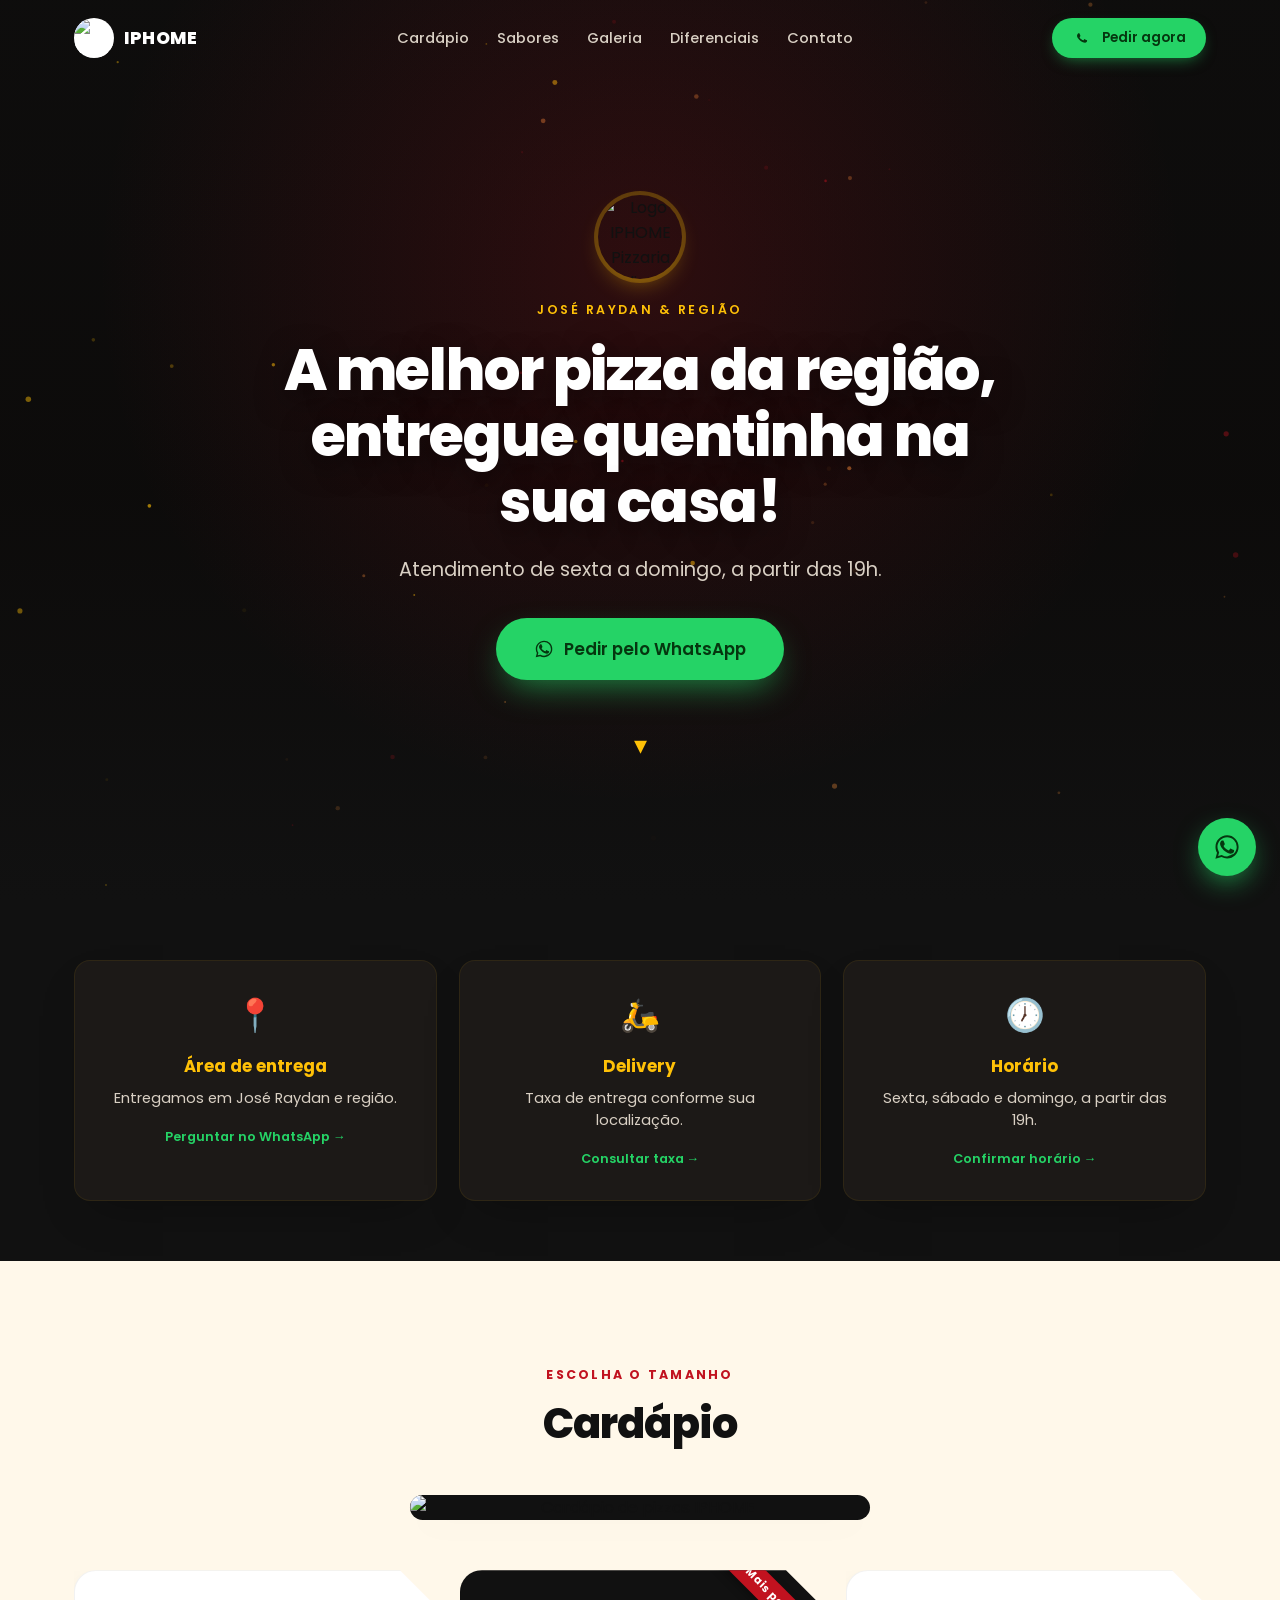
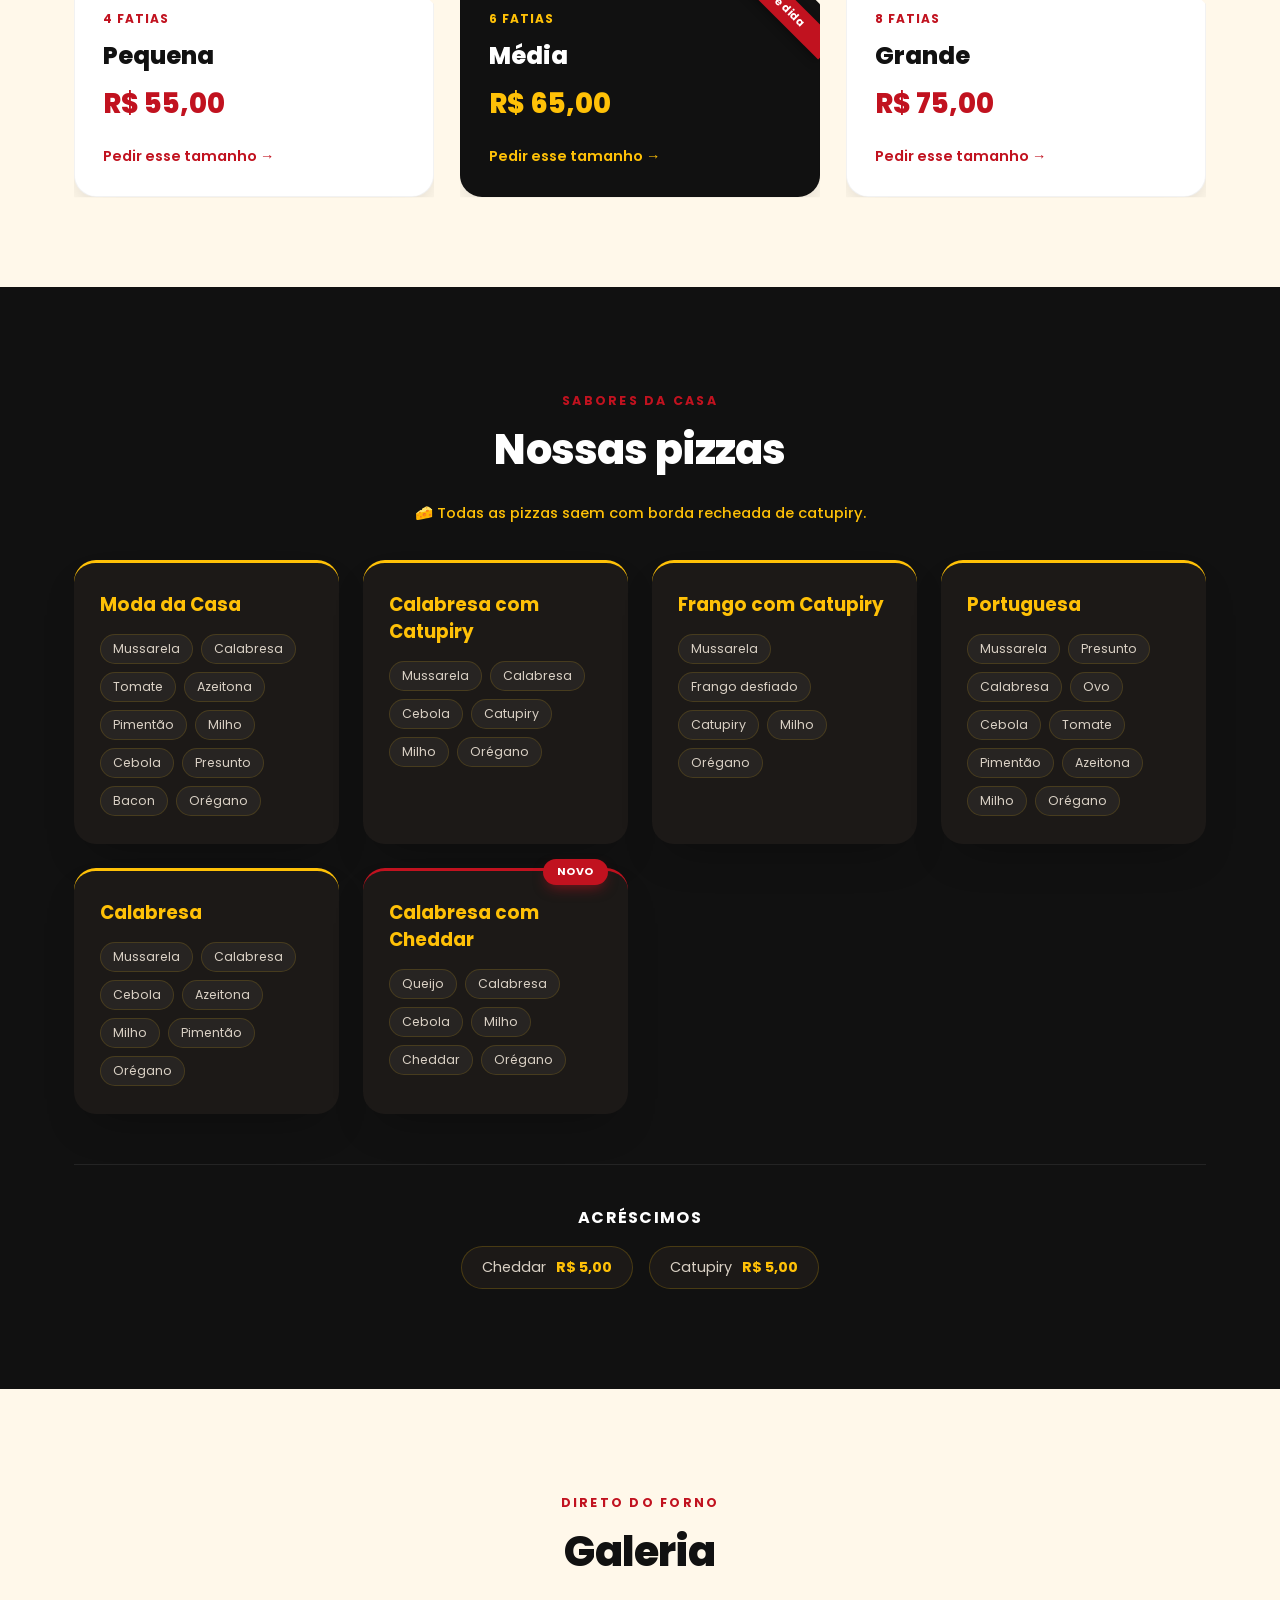
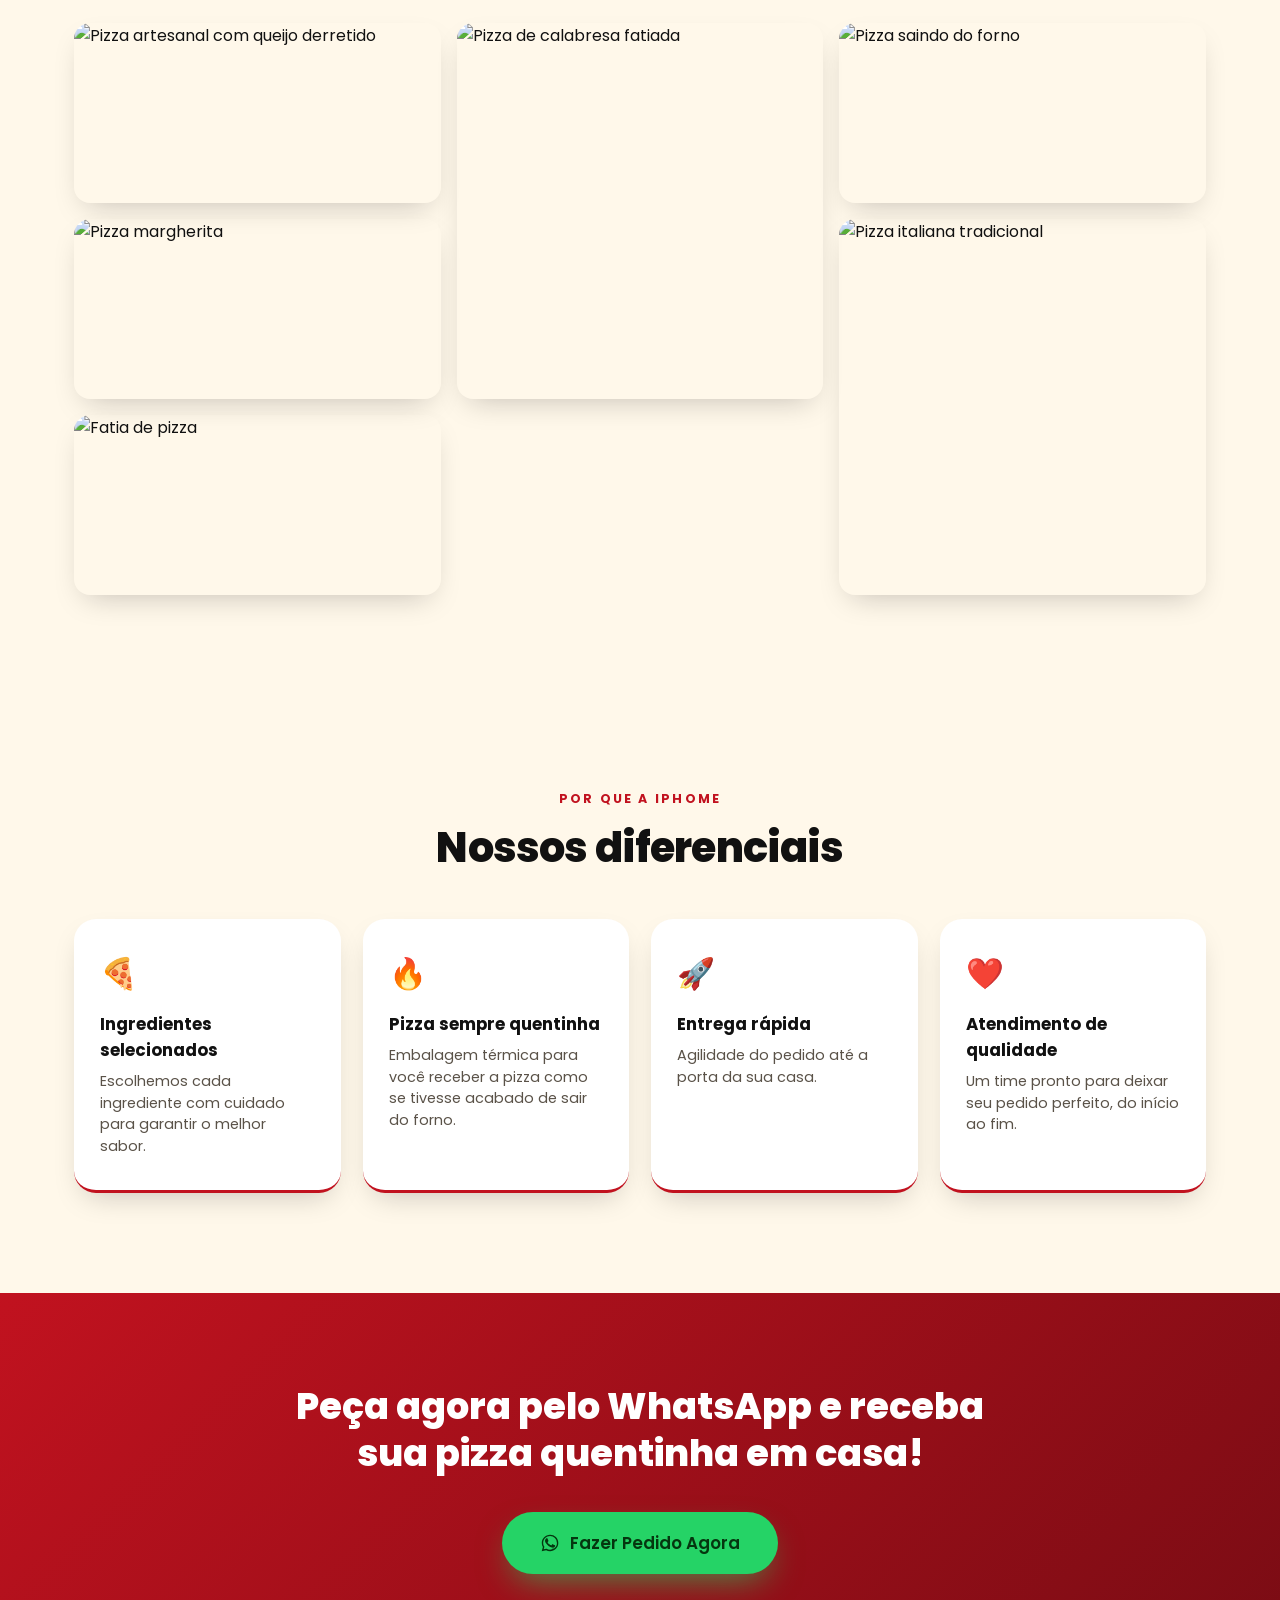
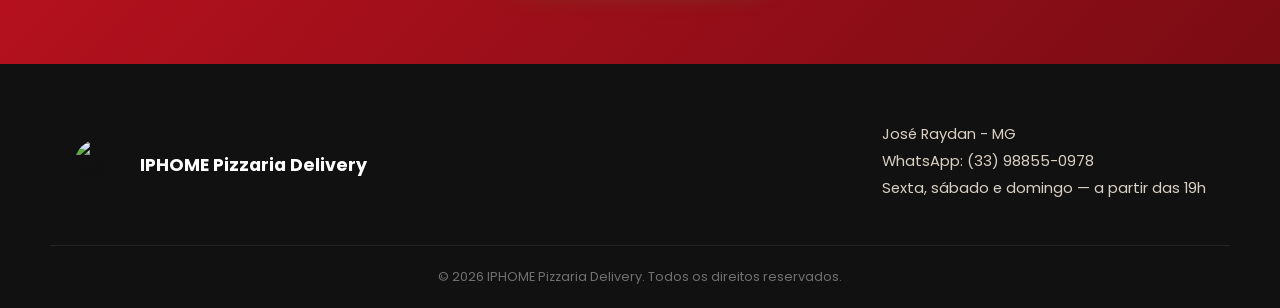
==== commit 34fbb491: "Update index.html" ====
--- a/index.html
+++ b/index.html
@@ -10,11 +10,11 @@
 
 <meta property="og:title" content="IPHOME Pizzaria Delivery">
 <meta property="og:description" content="A melhor pizza da região, entregue quentinha na sua casa! Peça pelo WhatsApp.">
-<meta property="og:image" content="img/logo.png">
+<meta property="og:image" content="img/logo.jpeg">
 <meta property="og:type" content="website">
 <meta property="og:locale" content="pt_BR">
 
-<link rel="icon" type="image/png" href="img/logo.png">
+<link rel="icon" type="image/png" href="img/logo.jpeg">
 
 <link rel="preconnect" href="https://fonts.googleapis.com">
 <link rel="preconnect" href="https://fonts.gstatic.com" crossorigin>
@@ -28,7 +28,7 @@
 <header class="navbar" id="navbar">
   <div class="navbar__inner">
     <a href="#topo" class="navbar__brand">
-      <img src="img/logo.png" alt="Logo IPHOME Pizzaria Delivery" class="navbar__logo">
+      <img src="img/logo.jpeg" alt="Logo IPHOME Pizzaria Delivery" class="navbar__logo">
       <span>IPHOME</span>
     </a>
     <nav class="navbar__nav" aria-label="Navegação principal">
@@ -53,7 +53,7 @@
   <canvas id="emberCanvas" class="hero__canvas"></canvas>
   <div class="hero__overlay"></div>
   <div class="hero__content reveal">
-    <img src="img/logo.png" alt="Logo IPHOME Pizzaria Delivery" class="hero__logo">
+    <img src="img/logo.jpeg" alt="Logo IPHOME Pizzaria Delivery" class="hero__logo">
     <p class="hero__eyebrow">José Raydan &amp; região</p>
     <h1 class="hero__title">A melhor pizza da região, entregue quentinha na sua casa!</h1>
     <p class="hero__subtitle">Atendimento de sexta a domingo, a partir das 19h.</p>
@@ -255,7 +255,7 @@
 <footer class="footer" id="rodape">
   <div class="container footer__inner">
     <div class="footer__brand">
-      <img src="img/logo.png" alt="Logo IPHOME Pizzaria Delivery" class="footer__logo">
+      <img src="img/logo.jpeg" alt="Logo IPHOME Pizzaria Delivery" class="footer__logo">
       <p>IPHOME Pizzaria Delivery</p>
     </div>
     <div class="footer__info">
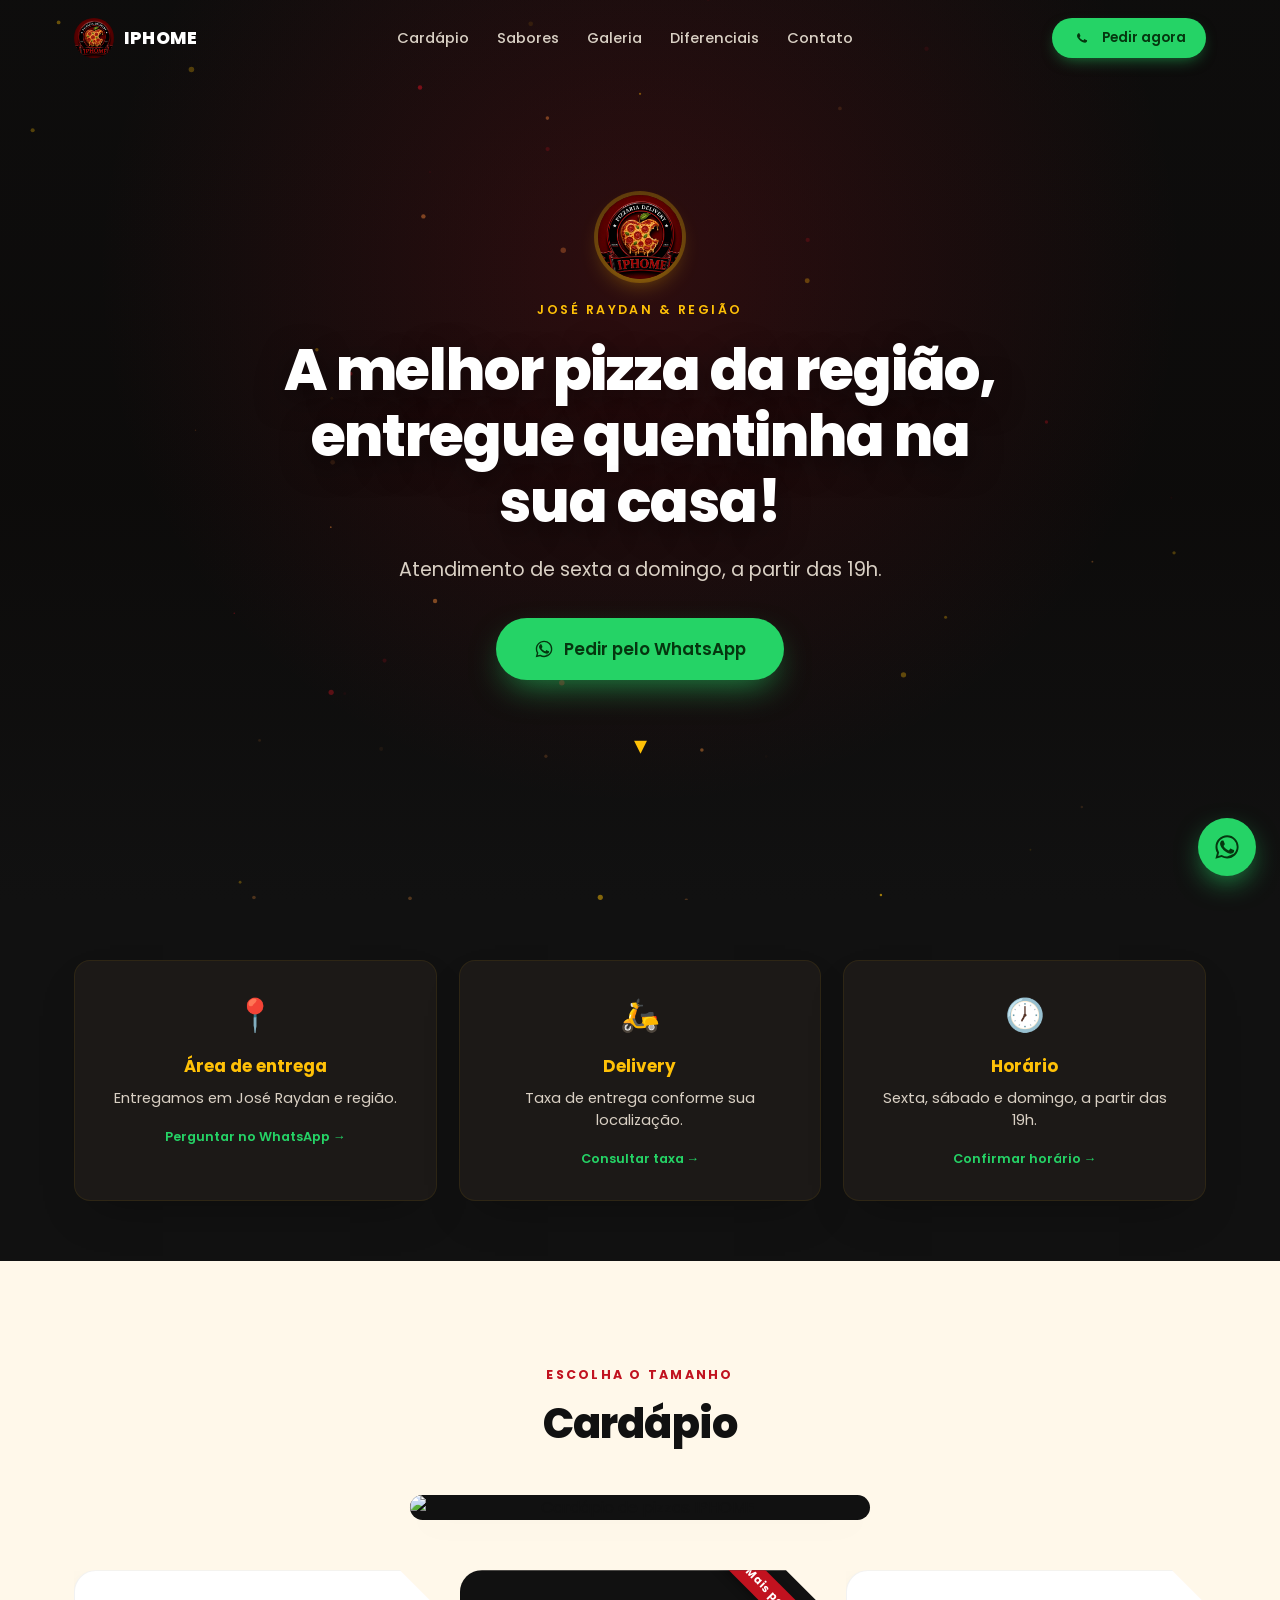
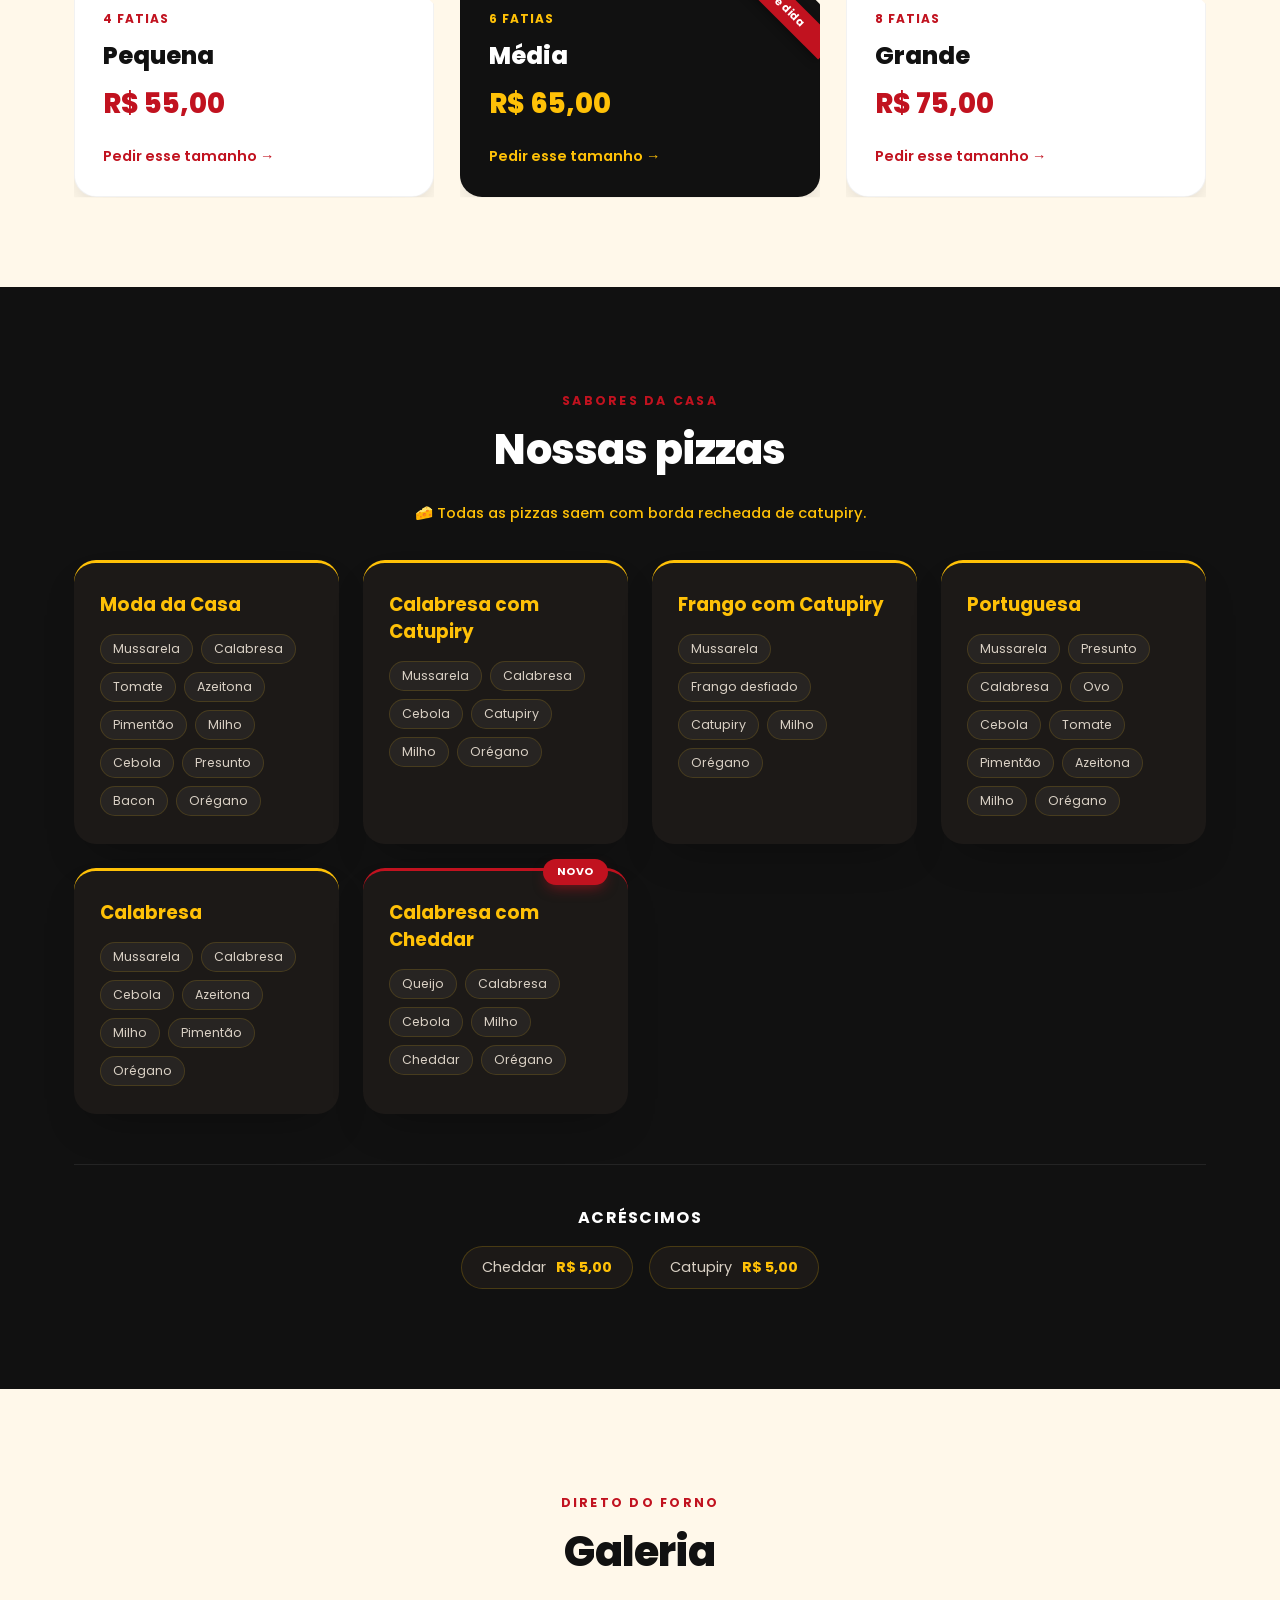
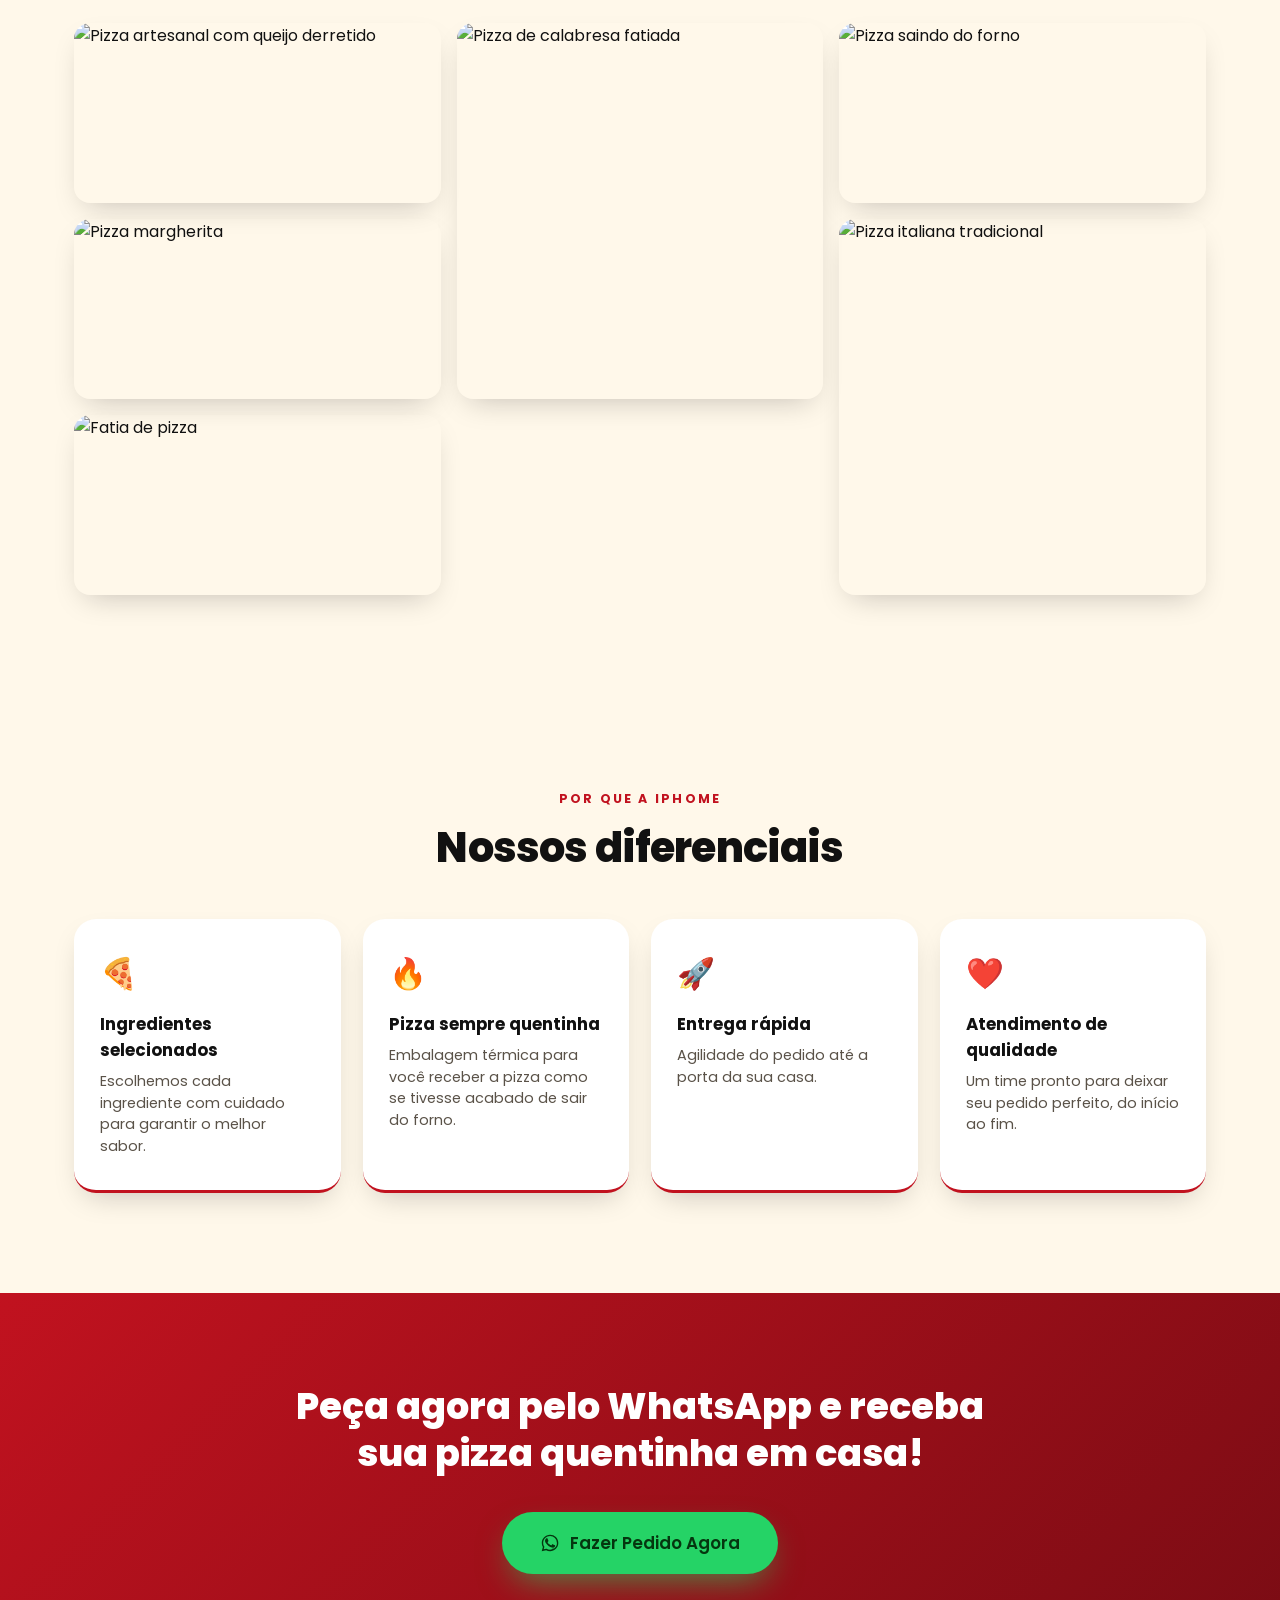
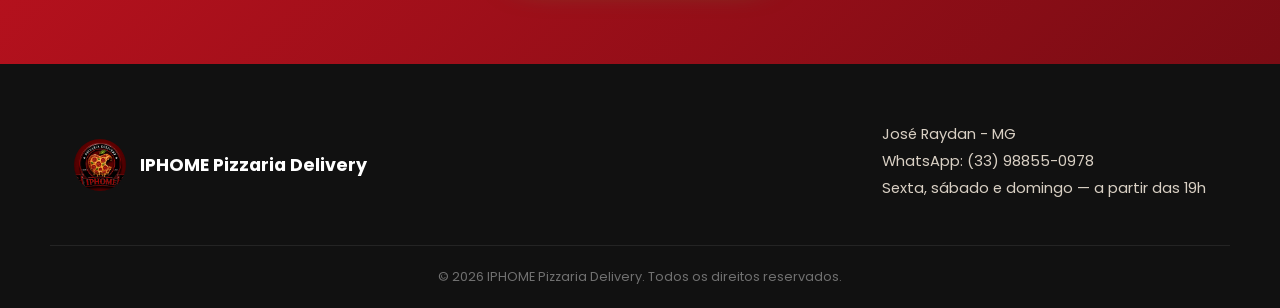
==== commit 3af4e928: "Update index.html" ====
--- a/index.html
+++ b/index.html
@@ -10,11 +10,11 @@
 
 <meta property="og:title" content="IPHOME Pizzaria Delivery">
 <meta property="og:description" content="A melhor pizza da região, entregue quentinha na sua casa! Peça pelo WhatsApp.">
-<meta property="og:image" content="img/logo.jpeg">
+<meta property="og:image" content="logo.jpeg">
 <meta property="og:type" content="website">
 <meta property="og:locale" content="pt_BR">
 
-<link rel="icon" type="image/png" href="img/logo.jpeg">
+<link rel="icon" type="image/png" href="logo.jpeg">
 
 <link rel="preconnect" href="https://fonts.googleapis.com">
 <link rel="preconnect" href="https://fonts.gstatic.com" crossorigin>
@@ -28,7 +28,7 @@
 <header class="navbar" id="navbar">
   <div class="navbar__inner">
     <a href="#topo" class="navbar__brand">
-      <img src="img/logo.jpeg" alt="Logo IPHOME Pizzaria Delivery" class="navbar__logo">
+      <img src="logo.jpeg" alt="Logo IPHOME Pizzaria Delivery" class="navbar__logo">
       <span>IPHOME</span>
     </a>
     <nav class="navbar__nav" aria-label="Navegação principal">
@@ -53,7 +53,7 @@
   <canvas id="emberCanvas" class="hero__canvas"></canvas>
   <div class="hero__overlay"></div>
   <div class="hero__content reveal">
-    <img src="img/logo.jpeg" alt="Logo IPHOME Pizzaria Delivery" class="hero__logo">
+    <img src="logo.jpeg" alt="Logo IPHOME Pizzaria Delivery" class="hero__logo">
     <p class="hero__eyebrow">José Raydan &amp; região</p>
     <h1 class="hero__title">A melhor pizza da região, entregue quentinha na sua casa!</h1>
     <p class="hero__subtitle">Atendimento de sexta a domingo, a partir das 19h.</p>
@@ -255,7 +255,7 @@
 <footer class="footer" id="rodape">
   <div class="container footer__inner">
     <div class="footer__brand">
-      <img src="img/logo.jpeg" alt="Logo IPHOME Pizzaria Delivery" class="footer__logo">
+      <img src="logo.jpeg" alt="Logo IPHOME Pizzaria Delivery" class="footer__logo">
       <p>IPHOME Pizzaria Delivery</p>
     </div>
     <div class="footer__info">
